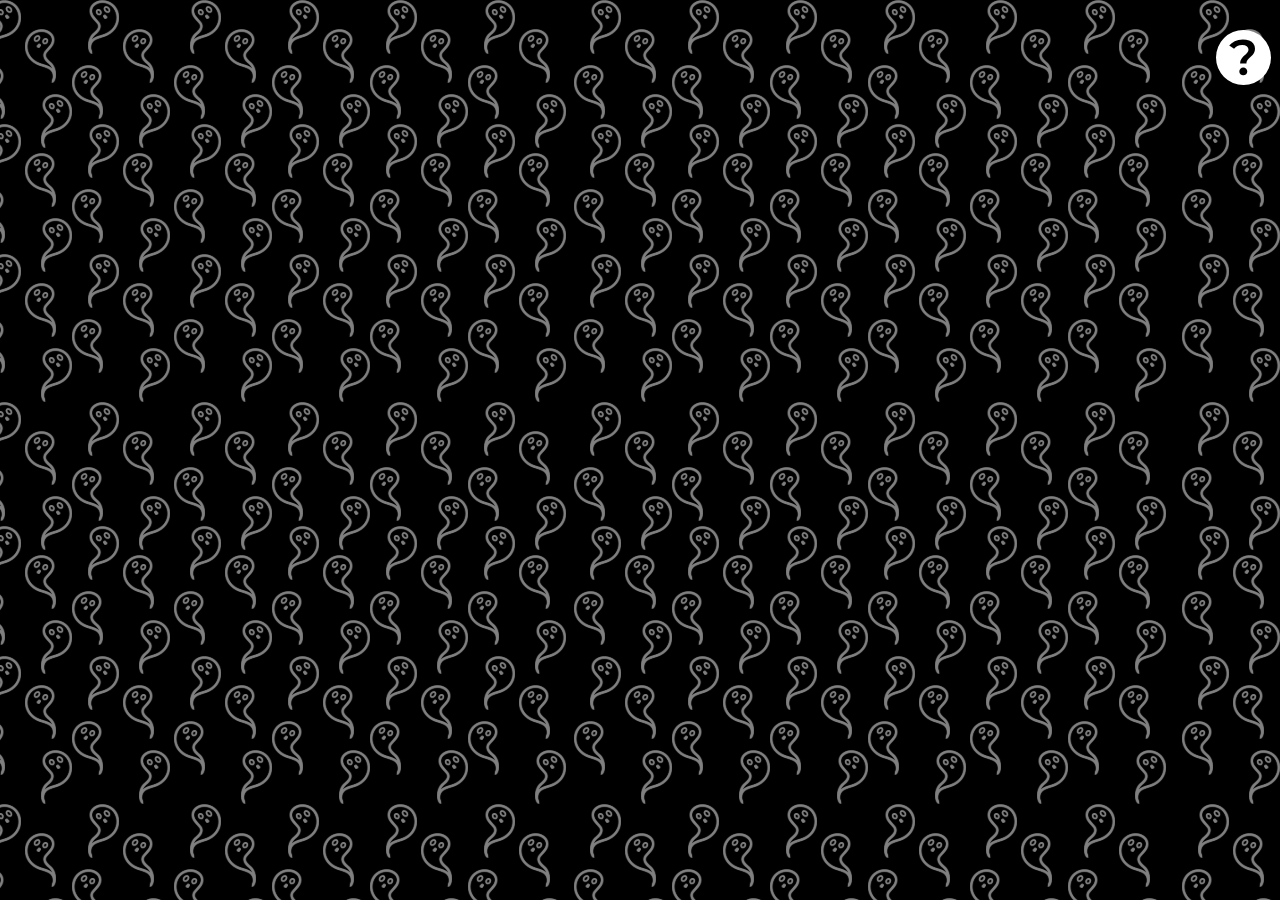
==== test.html @ 87e2e1e2 "Add files via upload" ====
<!DOCTYPE html>
<html lang="en">
<head>
    <meta charset="UTF-8">
    <meta name="description" content="">
    <meta name="viewport" content="width=device-width, initial-scale=1">
    <script src="javascripts/jquery-3.6.0.js"></script>
    <link rel="stylesheet" href="stylesheets/style.css">
    <title>Title</title>
</head>
<body>
    <div id="question1" class="question">?</div>
    <div id="viewDetails">Здесь будут советы, при потери души.</div>
    <script src="javascripts/main.js"></script>
</body>
</html>
---- stylesheets/style.css ----
@import "reset.css";
@import "content.css";
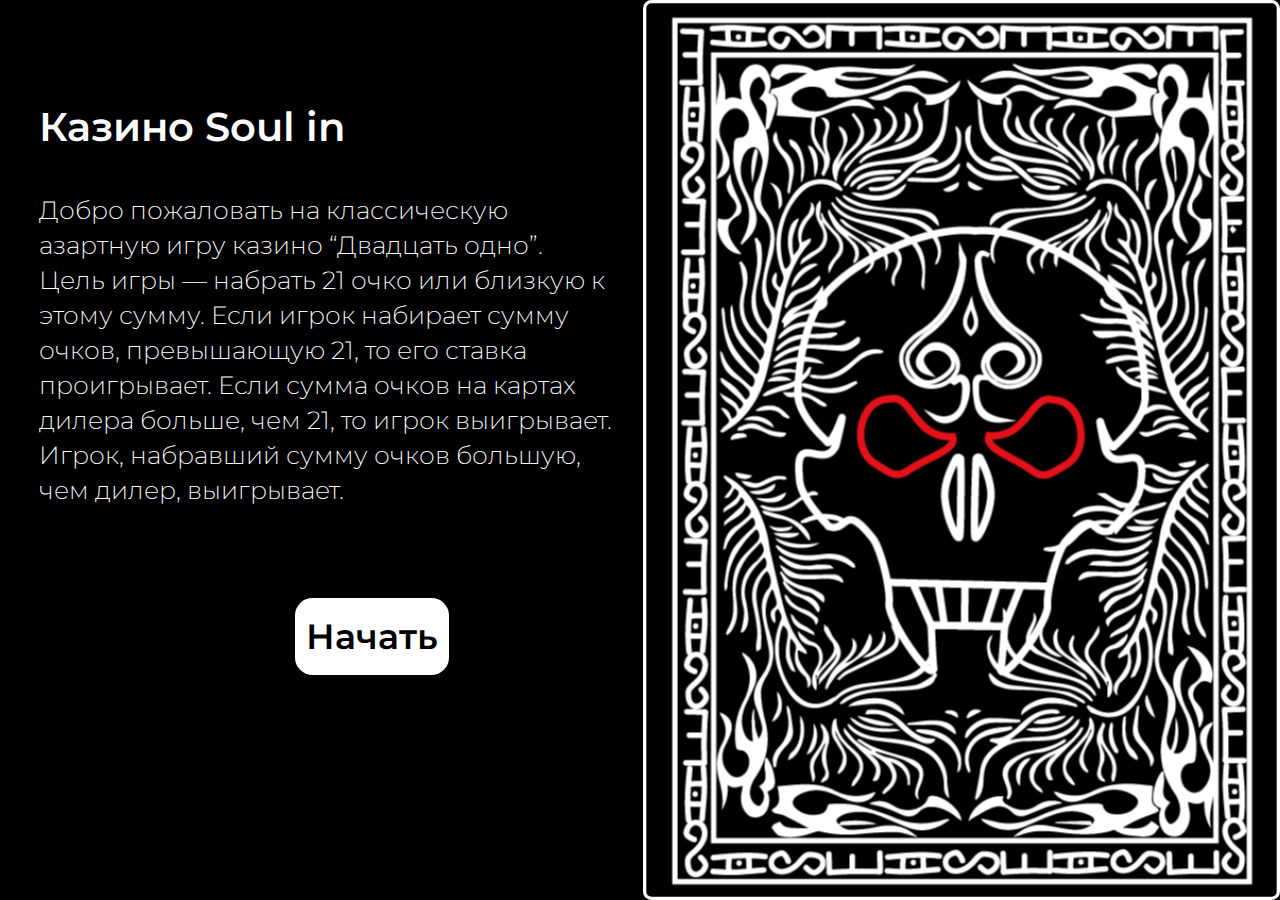
==== commit 1fa01ad1: "Add files via upload" ====
--- a/test.html
+++ b/test.html
@@ -9,8 +9,29 @@
     <title>Title</title>
 </head>
 <body>
-    <div id="question1" class="question">?</div>
-    <div id="viewDetails">Здесь будут советы, при потери души.</div>
+    <div id="welcomeScreen">
+        <img class="cards2" src="images/Asset 14 1.svg">
+        <div class="lolik">
+            <div class="header">
+                Казино Soul in
+            </div>
+            <div class="text1">
+                Добро пожаловать на классическую азартную
+                игру казино “Двадцать одно”.
+    
+                Цель игры — набрать 21 очко или близкую
+                к этому сумму. Если игрок набирает сумму
+                очков, превышающую 21, то его ставка
+                проигрывает. Если сумма очков на картах
+                дилера больше, чем 21, то игрок выигрывает.
+                Игрок, набравший сумму очков большую,
+                чем дилер, выигрывает.
+            </div>
+            <div id="start1" class="start">
+                Начать
+            </div>
+        </div>
+    </div>
     <script src="javascripts/main.js"></script>
 </body>
 </html>--- a/stylesheets/style.css
+++ b/stylesheets/style.css
@@ -1,2 +1,3 @@
 @import "reset.css";
-@import "content.css";+@import "content.css";
+@import "responsive.css";